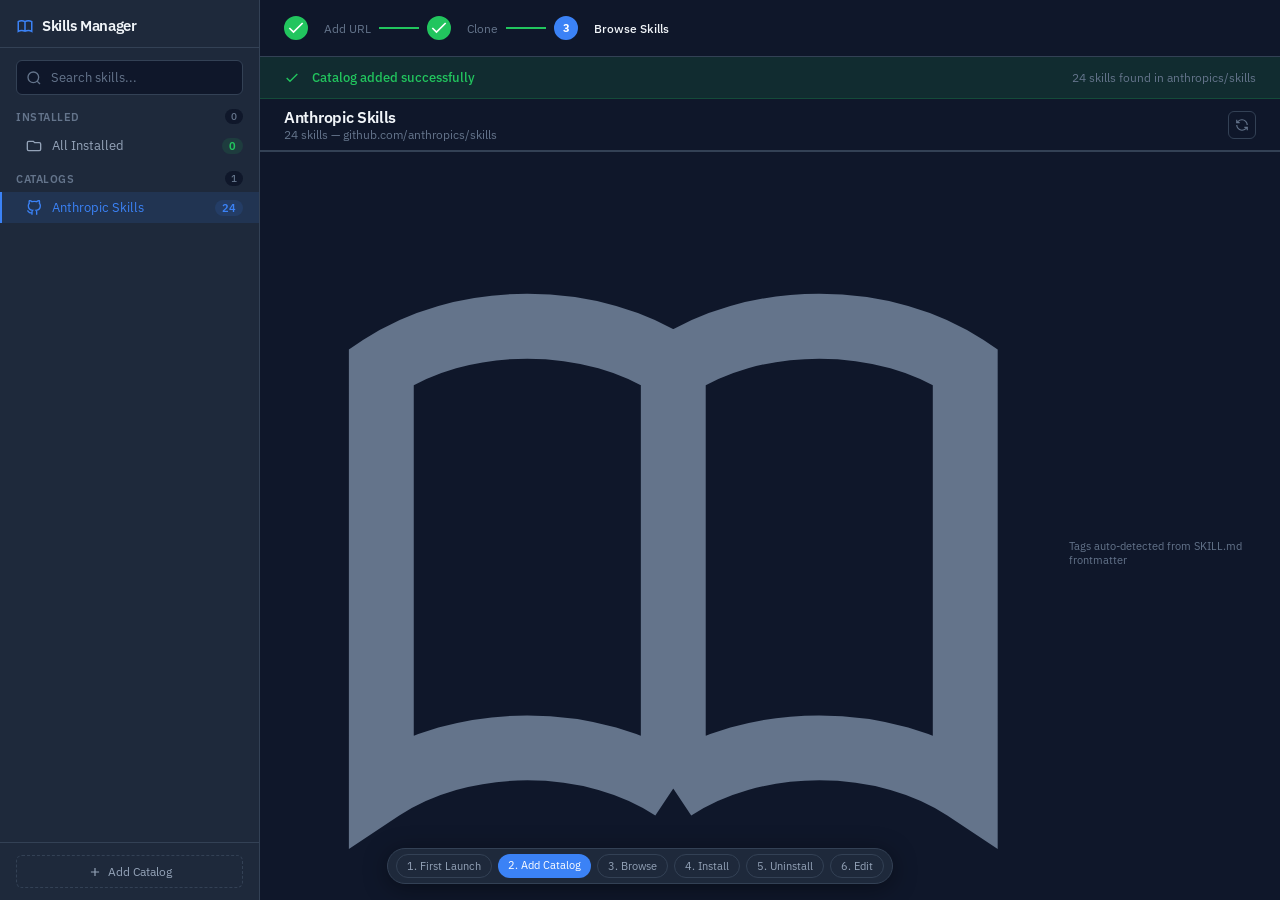
==== prototype/pages/02-add-catalog.html @ b4f6cd9e "feat(prototype): add full multi-page UI journey prototype - Implement journey pages for first launch" ====
<!DOCTYPE html>
<html lang="en">
<head>
<meta charset="UTF-8">
<meta name="viewport" content="width=device-width, initial-scale=1.0">
<title>SkillsManager — 2. Add Catalog</title>
<link href="https://fonts.googleapis.com/css2?family=IBM+Plex+Sans:wght@300;400;500;600;700&family=JetBrains+Mono:wght@400;500;600;700&display=swap" rel="stylesheet">
<link rel="stylesheet" href="../components/tokens.css">
<link rel="stylesheet" href="../components/layout.css">
<link rel="stylesheet" href="../components/buttons.css">
<link rel="stylesheet" href="../components/sidebar.css">
<link rel="stylesheet" href="../components/skill-card.css">
<link rel="stylesheet" href="../components/modal.css">
<style>
.loading-state {
  display: flex;
  flex-direction: column;
  align-items: center;
  justify-content: center;
  height: 100%;
  text-align: center;
  padding: 40px;
}
.loading-spinner {
  width: 40px; height: 40px;
  border: 3px solid var(--border);
  border-top-color: var(--accent);
  border-radius: 50%;
  animation: spin 0.8s linear infinite;
  margin-bottom: 16px;
}
@keyframes spin { to { transform: rotate(360deg); } }
.loading-text { font-size: 14px; color: var(--text-secondary); }
.loading-sub { font-size: 12px; color: var(--text-muted); margin-top: 4px; }

/* Step progress */
.step-bar {
  display: flex;
  align-items: center;
  gap: 8px;
  padding: 16px 24px;
  border-bottom: 1px solid var(--border);
}
.step-dot {
  width: 24px; height: 24px;
  border-radius: 50%;
  display: flex;
  align-items: center;
  justify-content: center;
  font-size: 11px;
  font-weight: 700;
  border: 2px solid var(--border);
  color: var(--text-muted);
}
.step-dot.done { background: var(--green); border-color: var(--green); color: white; }
.step-dot.active { background: var(--accent); border-color: var(--accent); color: white; }
.step-line { flex: 1; height: 2px; background: var(--border); max-width: 40px; }
.step-line.done { background: var(--green); }
.step-label { font-size: 12px; color: var(--text-muted); margin-left: 8px; }
.step-label.active { color: var(--text-primary); font-weight: 500; }

/* Success banner */
.success-banner {
  display: flex;
  align-items: center;
  gap: 12px;
  padding: 12px 24px;
  background: var(--green-subtle);
  border-bottom: 1px solid rgba(34,197,94,0.2);
}
.success-banner svg { width: 16px; height: 16px; color: var(--green); flex-shrink: 0; }
.success-banner-text { font-size: 13px; color: var(--green); font-weight: 500; }
.success-banner-sub { font-size: 12px; color: var(--text-muted); margin-left: auto; }
</style>
</head>
<body>

<div class="app" id="app-root"></div>

<script src="../components/icons.js"></script>
<script src="../components/app-shell.js"></script>
<script>
// ===== JOURNEY 2: Add Catalog Flow =====
// Step A: Modal to enter URL → Step B: Loading/cloning → Step C: Catalog loaded with skills

let currentStep = 'result'; // 'modal', 'loading', 'result'

function renderPage() {
  // After adding catalog, sidebar shows it
  const sidebar = `
  <aside class="sidebar">
    <div class="sidebar-header">
      <h1>${Icons.book} Skills Manager</h1>
    </div>
    <div class="search-box">
      ${Icons.search}
      <input type="text" placeholder="Search skills..." />
    </div>
    <div class="source-sections">
      <div class="source-section">
        <div class="source-header"><span>Installed</span><span class="count">0</span></div>
        <div class="nav-item" onclick="setActiveNav(this)">
          ${Icons.folder} All Installed <span class="badge installed">0</span>
        </div>
      </div>
      <div class="source-section">
        <div class="source-header"><span>Catalogs</span><span class="count">1</span></div>
        <div class="nav-item active" onclick="setActiveNav(this)">
          ${Icons.github} Anthropic Skills <span class="badge">24</span>
        </div>
      </div>
    </div>
    <div class="sidebar-footer">
      <button class="btn-add-catalog" onclick="showModal('modal-add-catalog')">
        ${Icons.plus} Add Catalog
      </button>
    </div>
  </aside>`;

  const main = `
  <main class="main">
    <div class="step-bar">
      <div class="step-dot done">${Icons.check}</div>
      <div class="step-label">Add URL</div>
      <div class="step-line done"></div>
      <div class="step-dot done">${Icons.check}</div>
      <div class="step-label">Clone</div>
      <div class="step-line done"></div>
      <div class="step-dot active">3</div>
      <div class="step-label active">Browse Skills</div>
    </div>

    <div class="success-banner">
      ${Icons.check}
      <span class="success-banner-text">Catalog added successfully</span>
      <span class="success-banner-sub">24 skills found in anthropics/skills</span>
    </div>

    <div class="topbar" style="border-top:none;">
      <div class="topbar-left">
        <div>
          <div class="topbar-title">Anthropic Skills</div>
          <div class="topbar-subtitle">24 skills &mdash; github.com/anthropics/skills</div>
        </div>
      </div>
      <div class="topbar-right">
        <button class="btn-icon" title="Refresh">${Icons.refresh}</button>
      </div>
    </div>

    <div class="category-tabs">
      <div class="category-tab active" onclick="selectTab(this)">All <span style="color:var(--text-muted);font-size:10px;">24</span></div>
      <div class="category-tab" onclick="selectTab(this)">development <span style="color:var(--text-muted);font-size:10px;">8</span></div>
      <div class="category-tab" onclick="selectTab(this)">design <span style="color:var(--text-muted);font-size:10px;">5</span></div>
      <div class="category-tab" onclick="selectTab(this)">devops <span style="color:var(--text-muted);font-size:10px;">4</span></div>
      <div class="category-tab" onclick="selectTab(this)">documentation <span style="color:var(--text-muted);font-size:10px;">3</span></div>
      <div class="category-tab" onclick="selectTab(this)">testing <span style="color:var(--text-muted);font-size:10px;">2</span></div>
      <div class="category-tab" onclick="selectTab(this)">ai <span style="color:var(--text-muted);font-size:10px;">2</span></div>
    </div>

    <div style="padding:12px 24px 0;">
      <div style="font-size:11px;color:var(--text-muted);display:flex;align-items:center;gap:6px;">
        ${Icons.book}
        <span>Tags auto-detected from SKILL.md frontmatter</span>
      </div>
    </div>

    <div class="content-area">
      <div class="skills-grid">
        ${card('Swift Concurrency', 'Expert guidance on async/await, actors, Sendable, and Swift 6 migration.', '2.1.0', ['development', 'swift'])}
        ${card('UI/UX Pro Max', '50+ design styles, 97 color palettes, and UX guidelines.', '1.5.0', ['design', 'ui'])}
        ${card('TDD Chicago School', 'State-based TDD with emergent design. Chicago School principles.', '1.0.0', ['testing', 'tdd'])}
        ${card('Xcode Cloud CI/CD', 'Manage Xcode Cloud workflows, trigger builds, check status.', '1.2.0', ['devops', 'ci'])}
        ${card('Feature Development', 'Guided feature dev with codebase understanding and code review.', '3.0.0', ['development'])}
        ${card('App Store Changelog', 'Generate release notes from git history and tags automatically.', '1.0.0', ['documentation'])}
        ${card('Claude API', 'Build apps with Claude API and Anthropic SDK. Tool use, agents.', '2.0.0', ['ai', 'api'])}
        ${card('SwiftUI Expert', 'State management, view composition, iOS 26+ Liquid Glass.', '1.3.0', ['development', 'swift'])}
      </div>
    </div>
  </main>`;

  document.getElementById('app-root').innerHTML = sidebar + main;
  document.body.insertAdjacentHTML('beforeend', renderAddCatalogModal());
  document.body.insertAdjacentHTML('beforeend', renderPageNav('02-add-catalog'));
}

function card(name, desc, version, tags) {
  const tagHtml = tags.map(t => `<span class="tag tag-category">${t}</span>`).join('');
  return `
  <div class="skill-card" onclick="selectCard(this)">
    <div class="skill-card-header">
      <div class="skill-card-name">${name}</div>
      <div class="skill-card-actions">
        <button class="btn-icon" title="Install">${Icons.download}</button>
      </div>
    </div>
    <div class="skill-card-desc">${desc}</div>
    <div class="skill-card-meta">
      <span class="tag tag-version">v${version}</span>
      ${tagHtml}
    </div>
  </div>`;
}

renderPage();
</script>
</body>
</html>
---- prototype/components/tokens.css ----
/* ===== DESIGN TOKENS ===== */
:root {
  --bg-primary: #0F172A;
  --bg-secondary: #1E293B;
  --bg-card: #1E293B;
  --bg-card-hover: #263549;
  --bg-surface: #0F172A;
  --bg-input: #0F172A;
  --border: #334155;
  --border-light: #475569;
  --text-primary: #F1F5F9;
  --text-secondary: #94A3B8;
  --text-muted: #64748B;
  --accent: #3B82F6;
  --accent-hover: #2563EB;
  --accent-subtle: rgba(59,130,246,0.12);
  --green: #22C55E;
  --green-subtle: rgba(34,197,94,0.12);
  --orange: #F59E0B;
  --orange-subtle: rgba(245,158,11,0.12);
  --red: #EF4444;
  --red-subtle: rgba(239,68,68,0.12);
  --purple: #A855F7;
  --purple-subtle: rgba(168,85,247,0.12);
  --cyan: #06B6D4;
  --cyan-subtle: rgba(6,182,212,0.12);
  --font-sans: 'IBM Plex Sans', -apple-system, BlinkMacSystemFont, sans-serif;
  --font-mono: 'JetBrains Mono', monospace;
  --radius: 10px;
  --radius-sm: 6px;
  --radius-lg: 14px;
  --shadow: 0 4px 24px rgba(0,0,0,0.3);
  --transition: 200ms ease;
}

* { margin: 0; padding: 0; box-sizing: border-box; }
body {
  font-family: var(--font-sans);
  background: var(--bg-primary);
  color: var(--text-primary);
  height: 100vh;
  overflow: hidden;
}

/* ===== SCROLLBAR ===== */
::-webkit-scrollbar { width: 6px; }
::-webkit-scrollbar-track { background: transparent; }
::-webkit-scrollbar-thumb { background: var(--border); border-radius: 3px; }
::-webkit-scrollbar-thumb:hover { background: var(--border-light); }

/* ===== ANIMATIONS ===== */
@media (prefers-reduced-motion: no-preference) {
  .skill-card { transition: all var(--transition); }
  .nav-item { transition: all var(--transition); }
}
---- prototype/components/layout.css ----
/* ===== APP LAYOUT ===== */
.app {
  display: grid;
  grid-template-columns: 260px 1fr;
  grid-template-rows: 1fr;
  height: 100vh;
}
.app.detail-open {
  grid-template-columns: 260px 1fr 420px;
}

/* ===== MAIN CONTENT ===== */
.main {
  display: flex;
  flex-direction: column;
  overflow: hidden;
}

/* Top bar */
.topbar {
  display: flex;
  align-items: center;
  justify-content: space-between;
  padding: 12px 24px;
  border-bottom: 1px solid var(--border);
  min-height: 52px;
}
.topbar-left {
  display: flex;
  align-items: center;
  gap: 12px;
}
.topbar-title {
  font-size: 16px;
  font-weight: 600;
  letter-spacing: -0.3px;
}
.topbar-subtitle {
  font-size: 12px;
  color: var(--text-muted);
}
.topbar-right {
  display: flex;
  align-items: center;
  gap: 8px;
}

/* View toggle */
.view-toggle {
  display: flex;
  background: var(--bg-secondary);
  border-radius: var(--radius-sm);
  border: 1px solid var(--border);
  overflow: hidden;
}
.view-toggle button {
  padding: 5px 10px;
  background: transparent;
  border: none;
  color: var(--text-muted);
  cursor: pointer;
  display: flex;
  align-items: center;
  transition: all var(--transition);
}
.view-toggle button:hover { color: var(--text-secondary); }
.view-toggle button.active {
  background: var(--accent-subtle);
  color: var(--accent);
}
.view-toggle button svg { width: 16px; height: 16px; }

/* Category tabs */
.category-tabs {
  display: flex;
  gap: 4px;
  padding: 0 24px;
  border-bottom: 1px solid var(--border);
  overflow-x: auto;
}
.category-tab {
  padding: 10px 14px;
  font-size: 12px;
  font-weight: 500;
  color: var(--text-muted);
  cursor: pointer;
  border-bottom: 2px solid transparent;
  white-space: nowrap;
  transition: all var(--transition);
}
.category-tab:hover { color: var(--text-secondary); }
.category-tab.active {
  color: var(--accent);
  border-bottom-color: var(--accent);
}

/* Content area */
.content-area {
  flex: 1;
  overflow-y: auto;
  padding: 20px 24px;
}

/* Stats bar */
.stats-bar {
  display: flex;
  gap: 24px;
  padding: 0 24px 16px;
}
.stat {
  display: flex;
  align-items: center;
  gap: 8px;
}
.stat-icon {
  width: 32px;
  height: 32px;
  border-radius: 8px;
  display: flex;
  align-items: center;
  justify-content: center;
}
.stat-icon svg { width: 16px; height: 16px; }
.stat-icon.blue { background: var(--accent-subtle); color: var(--accent); }
.stat-icon.green { background: var(--green-subtle); color: var(--green); }
.stat-icon.purple { background: var(--purple-subtle); color: var(--purple); }
.stat-icon.orange { background: var(--orange-subtle); color: var(--orange); }
.stat-value {
  font-size: 16px;
  font-weight: 700;
  font-family: var(--font-mono);
}
.stat-label {
  font-size: 11px;
  color: var(--text-muted);
}

/* ===== RESPONSIVE ===== */
@media (max-width: 1024px) {
  .app { grid-template-columns: 220px 1fr; }
  .app.detail-open { grid-template-columns: 220px 1fr 360px; }
  .skills-grid { grid-template-columns: repeat(auto-fill, minmax(260px, 1fr)); }
}
---- prototype/components/buttons.css ----
/* ===== BUTTONS ===== */
.btn {
  padding: 8px 16px;
  border-radius: var(--radius-sm);
  font-size: 13px;
  font-weight: 500;
  font-family: var(--font-sans);
  cursor: pointer;
  transition: all var(--transition);
  display: flex;
  align-items: center;
  gap: 6px;
  border: none;
}
.btn svg { width: 14px; height: 14px; }
.btn-primary {
  background: var(--accent);
  color: white;
  flex: 1;
  justify-content: center;
}
.btn-primary:hover { background: var(--accent-hover); }
.btn-primary:disabled {
  opacity: 0.5;
  cursor: not-allowed;
}
.btn-secondary {
  background: transparent;
  border: 1px solid var(--border);
  color: var(--text-secondary);
}
.btn-secondary:hover {
  border-color: var(--border-light);
  color: var(--text-primary);
}
.btn-danger {
  background: transparent;
  border: 1px solid var(--border);
  color: var(--red);
}
.btn-danger:hover {
  background: var(--red-subtle);
  border-color: var(--red);
}
.btn-icon {
  width: 28px;
  height: 28px;
  display: flex;
  align-items: center;
  justify-content: center;
  background: transparent;
  border: 1px solid var(--border);
  border-radius: var(--radius-sm);
  color: var(--text-muted);
  cursor: pointer;
  transition: all var(--transition);
}
.btn-icon:hover {
  border-color: var(--accent);
  color: var(--accent);
  background: var(--accent-subtle);
}
.btn-icon svg { width: 14px; height: 14px; }

/* Tags */
.tag {
  font-size: 10px;
  font-weight: 500;
  padding: 3px 8px;
  border-radius: 4px;
  white-space: nowrap;
}
.tag-version {
  background: var(--bg-input);
  color: var(--text-muted);
  font-family: var(--font-mono);
}
.tag-category { background: var(--purple-subtle); color: var(--purple); }
.tag-claude { background: var(--accent-subtle); color: var(--accent); }
.tag-codex { background: var(--green-subtle); color: var(--green); }
.tag-refs { background: var(--cyan-subtle); color: var(--cyan); }
.tag-scripts { background: var(--orange-subtle); color: var(--orange); }
---- prototype/components/sidebar.css ----
/* ===== SIDEBAR ===== */
.sidebar {
  background: var(--bg-secondary);
  border-right: 1px solid var(--border);
  display: flex;
  flex-direction: column;
  overflow: hidden;
}
.sidebar-header {
  padding: 16px 16px 12px;
  border-bottom: 1px solid var(--border);
}
.sidebar-header h1 {
  font-size: 15px;
  font-weight: 600;
  letter-spacing: -0.3px;
  display: flex;
  align-items: center;
  gap: 8px;
}
.sidebar-header h1 svg { width: 18px; height: 18px; color: var(--accent); }

/* Search */
.search-box {
  margin: 12px 16px 0;
  position: relative;
}
.search-box input {
  width: 100%;
  padding: 8px 12px 8px 34px;
  background: var(--bg-input);
  border: 1px solid var(--border);
  border-radius: var(--radius-sm);
  color: var(--text-primary);
  font-size: 13px;
  font-family: var(--font-sans);
  outline: none;
  transition: border var(--transition);
}
.search-box input:focus { border-color: var(--accent); }
.search-box input::placeholder { color: var(--text-muted); }
.search-box svg {
  position: absolute;
  left: 10px;
  top: 50%;
  transform: translateY(-50%);
  width: 16px;
  height: 16px;
  color: var(--text-muted);
}

/* Source sections */
.source-sections {
  flex: 1;
  overflow-y: auto;
  padding: 8px 0;
}
.source-section { margin-bottom: 4px; }
.source-header {
  display: flex;
  align-items: center;
  justify-content: space-between;
  padding: 6px 16px;
  font-size: 11px;
  font-weight: 600;
  text-transform: uppercase;
  letter-spacing: 0.5px;
  color: var(--text-muted);
  cursor: pointer;
  user-select: none;
}
.source-header:hover { color: var(--text-secondary); }
.source-header .count {
  font-size: 10px;
  background: var(--bg-input);
  padding: 1px 6px;
  border-radius: 10px;
  font-weight: 500;
}

/* Nav items */
.nav-item {
  display: flex;
  align-items: center;
  gap: 10px;
  padding: 7px 16px 7px 24px;
  font-size: 13px;
  color: var(--text-secondary);
  cursor: pointer;
  transition: all var(--transition);
  border-left: 2px solid transparent;
}
.nav-item:hover {
  background: var(--bg-card-hover);
  color: var(--text-primary);
}
.nav-item.active {
  background: var(--accent-subtle);
  color: var(--accent);
  border-left-color: var(--accent);
}
.nav-item svg { width: 16px; height: 16px; flex-shrink: 0; }
.nav-item .badge {
  margin-left: auto;
  font-size: 11px;
  font-weight: 600;
  padding: 1px 7px;
  border-radius: 10px;
  background: var(--accent-subtle);
  color: var(--accent);
}
.nav-item .badge.installed {
  background: var(--green-subtle);
  color: var(--green);
}

/* Add catalog button */
.sidebar-footer {
  padding: 12px 16px;
  border-top: 1px solid var(--border);
}
.btn-add-catalog {
  display: flex;
  align-items: center;
  justify-content: center;
  gap: 6px;
  width: 100%;
  padding: 8px;
  background: transparent;
  border: 1px dashed var(--border);
  border-radius: var(--radius-sm);
  color: var(--text-secondary);
  font-size: 12px;
  font-family: var(--font-sans);
  cursor: pointer;
  transition: all var(--transition);
}
.btn-add-catalog:hover {
  border-color: var(--accent);
  color: var(--accent);
  background: var(--accent-subtle);
}
.btn-add-catalog svg { width: 14px; height: 14px; }
---- prototype/components/skill-card.css ----
/* ===== SKILL CARD (Grid) ===== */
.skills-grid {
  display: grid;
  grid-template-columns: repeat(auto-fill, minmax(300px, 1fr));
  gap: 16px;
}
.skill-card {
  background: var(--bg-card);
  border: 1px solid var(--border);
  border-radius: var(--radius);
  padding: 18px;
  cursor: pointer;
  transition: all var(--transition);
  position: relative;
}
.skill-card:hover {
  border-color: var(--border-light);
  background: var(--bg-card-hover);
  transform: translateY(-1px);
  box-shadow: var(--shadow);
}
.skill-card.selected {
  border-color: var(--accent);
  box-shadow: 0 0 0 1px var(--accent);
}
.skill-card-header {
  display: flex;
  align-items: flex-start;
  justify-content: space-between;
  margin-bottom: 10px;
}
.skill-card-name {
  font-size: 14px;
  font-weight: 600;
  letter-spacing: -0.2px;
  display: flex;
  align-items: center;
  gap: 8px;
}
.skill-card-name .dot {
  width: 6px;
  height: 6px;
  border-radius: 50%;
  background: var(--green);
  flex-shrink: 0;
}
.skill-card-desc {
  font-size: 12px;
  color: var(--text-secondary);
  line-height: 1.5;
  display: -webkit-box;
  -webkit-line-clamp: 2;
  -webkit-box-orient: vertical;
  overflow: hidden;
  margin-bottom: 14px;
}
.skill-card-meta {
  display: flex;
  align-items: center;
  gap: 6px;
  flex-wrap: wrap;
}
.skill-card-actions {
  display: flex;
  gap: 4px;
}

/* ===== SKILL LIST (Table) ===== */
.skills-list { display: flex; flex-direction: column; }
.skill-list-item {
  display: grid;
  grid-template-columns: 1fr 180px 120px 100px;
  align-items: center;
  padding: 12px 0;
  border-bottom: 1px solid var(--border);
  cursor: pointer;
  transition: background var(--transition);
}
.skill-list-item:hover {
  background: var(--bg-card-hover);
  padding: 12px;
  margin: 0 -12px;
  border-radius: var(--radius-sm);
}
.skill-list-name {
  font-size: 13px;
  font-weight: 500;
  display: flex;
  align-items: center;
  gap: 8px;
}
.skill-list-name .dot {
  width: 6px;
  height: 6px;
  border-radius: 50%;
  background: var(--green);
  flex-shrink: 0;
}
.skill-list-providers { display: flex; gap: 4px; }
.skill-list-version {
  font-size: 12px;
  color: var(--text-muted);
  font-family: var(--font-mono);
}
.skill-list-actions {
  display: flex;
  justify-content: flex-end;
  gap: 4px;
}
---- prototype/components/modal.css ----
/* ===== MODAL ===== */
.modal-overlay {
  position: fixed;
  inset: 0;
  background: rgba(0,0,0,0.6);
  backdrop-filter: blur(4px);
  display: flex;
  align-items: center;
  justify-content: center;
  z-index: 100;
}
.modal-overlay.hidden { display: none; }
.modal {
  background: var(--bg-secondary);
  border: 1px solid var(--border);
  border-radius: var(--radius-lg);
  width: 460px;
  box-shadow: 0 24px 64px rgba(0,0,0,0.5);
  overflow: hidden;
}
.modal-header {
  padding: 20px 24px 16px;
  border-bottom: 1px solid var(--border);
}
.modal-header h2 { font-size: 16px; font-weight: 600; }
.modal-header p {
  font-size: 12px;
  color: var(--text-muted);
  margin-top: 4px;
}
.modal-body { padding: 20px 24px; }
.modal-footer {
  padding: 16px 24px;
  border-top: 1px solid var(--border);
  display: flex;
  justify-content: flex-end;
  gap: 8px;
}

/* Source option cards (used in Add Catalog modal) */
.source-option {
  padding: 16px;
  border: 1px solid var(--border);
  border-radius: var(--radius);
  margin-bottom: 12px;
  cursor: pointer;
  transition: all var(--transition);
}
.source-option:hover {
  border-color: var(--border-light);
  background: var(--bg-card-hover);
}
.source-option.selected {
  border-color: var(--accent);
  background: var(--accent-subtle);
}
.source-option-header {
  display: flex;
  align-items: center;
  gap: 12px;
  margin-bottom: 8px;
}
.source-option-icon {
  width: 40px;
  height: 40px;
  border-radius: 10px;
  display: flex;
  align-items: center;
  justify-content: center;
}
.source-option-icon.github { background: var(--purple-subtle); color: var(--purple); }
.source-option-icon.folder { background: var(--orange-subtle); color: var(--orange); }
.source-option-icon svg { width: 20px; height: 20px; }
.source-option-title { font-size: 14px; font-weight: 600; }
.source-option-desc {
  font-size: 12px;
  color: var(--text-muted);
  line-height: 1.5;
}
.source-option-input { margin-top: 12px; }
.source-option-input input {
  width: 100%;
  padding: 8px 12px;
  background: var(--bg-input);
  border: 1px solid var(--border);
  border-radius: var(--radius-sm);
  color: var(--text-primary);
  font-size: 13px;
  font-family: var(--font-mono);
  outline: none;
}
.source-option-input input:focus { border-color: var(--accent); }
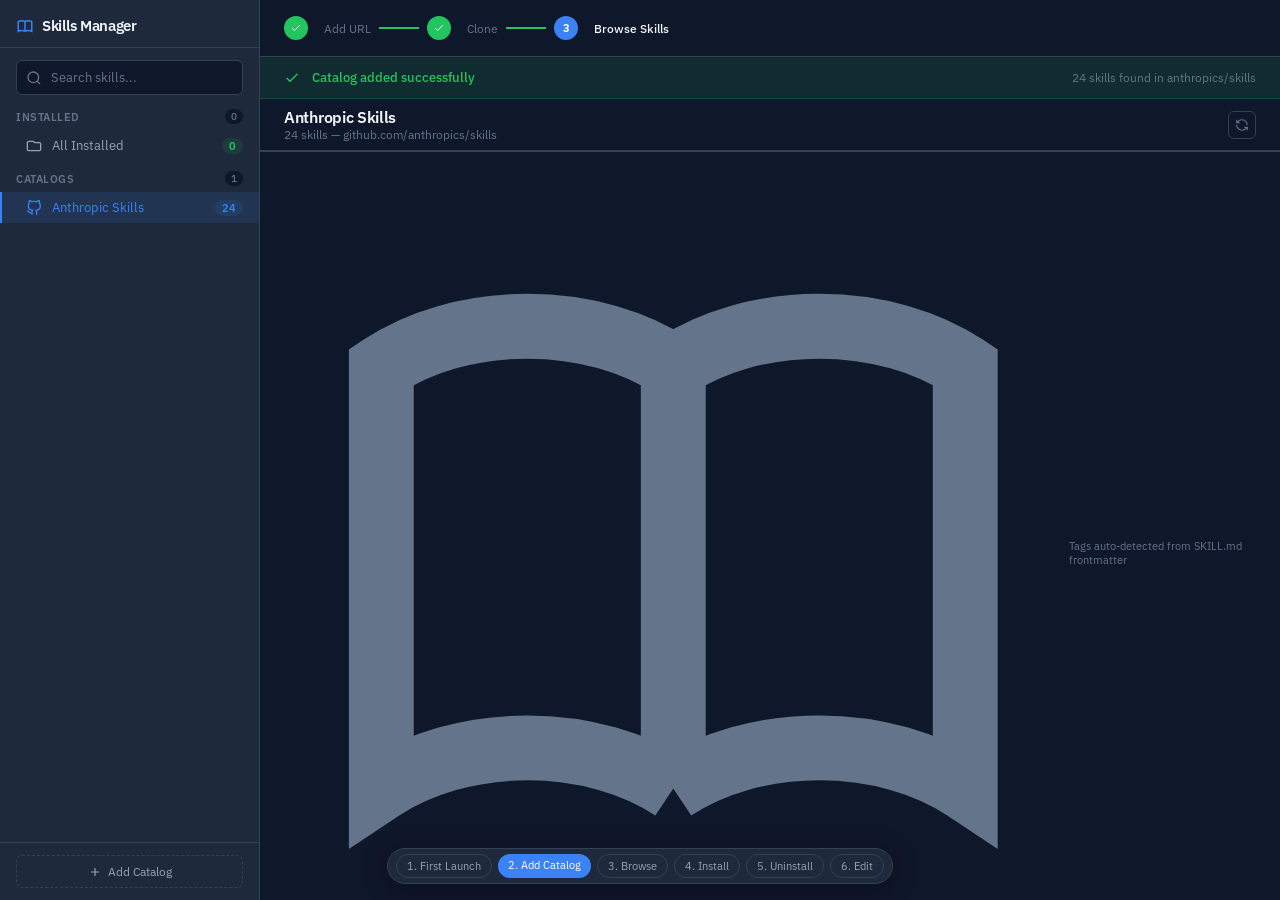
==== commit 16266a9f: "style(ui): update step-dot sizing and svg dimensions" ====
--- a/prototype/pages/02-add-catalog.html
+++ b/prototype/pages/02-add-catalog.html
@@ -43,6 +43,7 @@
 }
 .step-dot {
   width: 24px; height: 24px;
+  min-width: 24px; min-height: 24px;
   border-radius: 50%;
   display: flex;
   align-items: center;
@@ -52,6 +53,7 @@
   border: 2px solid var(--border);
   color: var(--text-muted);
 }
+.step-dot svg { width: 12px; height: 12px; }
 .step-dot.done { background: var(--green); border-color: var(--green); color: white; }
 .step-dot.active { background: var(--accent); border-color: var(--accent); color: white; }
 .step-line { flex: 1; height: 2px; background: var(--border); max-width: 40px; }
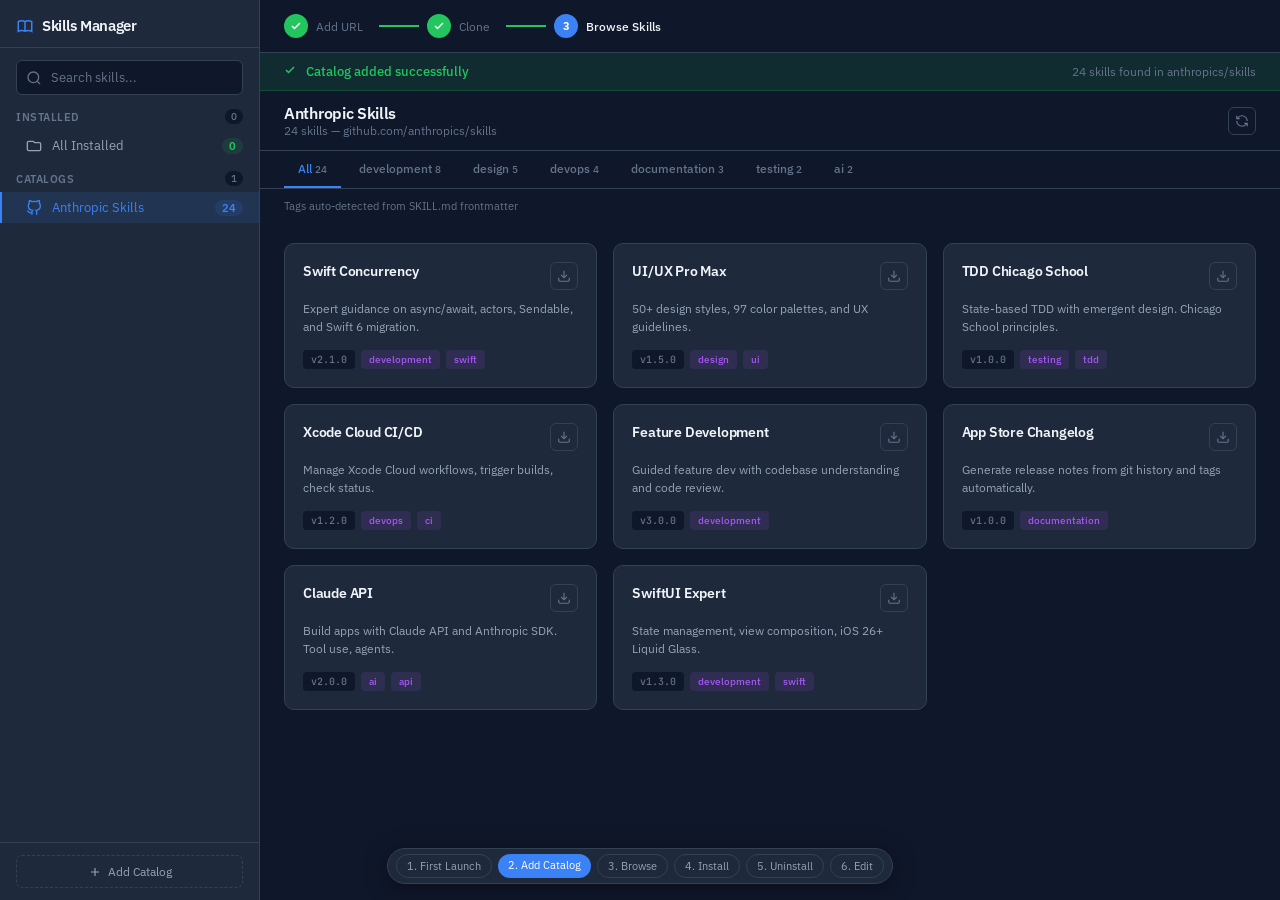
==== commit 6249c997: "feat(tags): add Manage Tags page for editable custom tags - Introduce two-source tag system with aut" ====
--- a/prototype/pages/02-add-catalog.html
+++ b/prototype/pages/02-add-catalog.html
@@ -12,33 +12,12 @@
 <link rel="stylesheet" href="../components/skill-card.css">
 <link rel="stylesheet" href="../components/modal.css">
 <style>
-.loading-state {
-  display: flex;
-  flex-direction: column;
-  align-items: center;
-  justify-content: center;
-  height: 100%;
-  text-align: center;
-  padding: 40px;
-}
-.loading-spinner {
-  width: 40px; height: 40px;
-  border: 3px solid var(--border);
-  border-top-color: var(--accent);
-  border-radius: 50%;
-  animation: spin 0.8s linear infinite;
-  margin-bottom: 16px;
-}
-@keyframes spin { to { transform: rotate(360deg); } }
-.loading-text { font-size: 14px; color: var(--text-secondary); }
-.loading-sub { font-size: 12px; color: var(--text-muted); margin-top: 4px; }
-
-/* Step progress */
+/* Step progress bar */
 .step-bar {
   display: flex;
   align-items: center;
   gap: 8px;
-  padding: 16px 24px;
+  padding: 14px 24px;
   border-bottom: 1px solid var(--border);
 }
 .step-dot {
@@ -56,23 +35,31 @@
 .step-dot svg { width: 12px; height: 12px; }
 .step-dot.done { background: var(--green); border-color: var(--green); color: white; }
 .step-dot.active { background: var(--accent); border-color: var(--accent); color: white; }
-.step-line { flex: 1; height: 2px; background: var(--border); max-width: 40px; }
+.step-line { width: 40px; height: 2px; background: var(--border); }
 .step-line.done { background: var(--green); }
-.step-label { font-size: 12px; color: var(--text-muted); margin-left: 8px; }
+.step-label { font-size: 12px; color: var(--text-muted); margin-right: 8px; }
 .step-label.active { color: var(--text-primary); font-weight: 500; }
 
 /* Success banner */
 .success-banner {
   display: flex;
   align-items: center;
-  gap: 12px;
-  padding: 12px 24px;
+  gap: 10px;
+  padding: 10px 24px;
   background: var(--green-subtle);
   border-bottom: 1px solid rgba(34,197,94,0.2);
-}
-.success-banner svg { width: 16px; height: 16px; color: var(--green); flex-shrink: 0; }
-.success-banner-text { font-size: 13px; color: var(--green); font-weight: 500; }
-.success-banner-sub { font-size: 12px; color: var(--text-muted); margin-left: auto; }
+  font-size: 13px;
+}
+.success-banner .icon { color: var(--green); }
+.success-banner .text { color: var(--green); font-weight: 500; }
+.success-banner .right { margin-left: auto; font-size: 12px; color: var(--text-muted); }
+
+/* Tags note */
+.tags-note {
+  padding: 10px 24px;
+  font-size: 11px;
+  color: var(--text-muted);
+}
 </style>
 </head>
 <body>
@@ -82,50 +69,56 @@
 <script src="../components/icons.js"></script>
 <script src="../components/app-shell.js"></script>
 <script>
-// ===== JOURNEY 2: Add Catalog Flow =====
-// Step A: Modal to enter URL → Step B: Loading/cloning → Step C: Catalog loaded with skills
-
-let currentStep = 'result'; // 'modal', 'loading', 'result'
-
 function renderPage() {
-  // After adding catalog, sidebar shows it
+  // Sidebar with newly added catalog
   const sidebar = `
   <aside class="sidebar">
     <div class="sidebar-header">
-      <h1>${Icons.book} Skills Manager</h1>
+      <h1>
+        <svg width="18" height="18" viewBox="0 0 24 24" fill="none" stroke="var(--accent)" stroke-width="2"><path d="M12 6.253v13m0-13C10.832 5.477 9.246 5 7.5 5S4.168 5.477 3 6.253v13C4.168 18.477 5.754 18 7.5 18s3.332.477 4.5 1.253m0-13C13.168 5.477 14.754 5 16.5 5c1.747 0 3.332.477 4.5 1.253v13C19.832 18.477 18.247 18 16.5 18c-1.746 0-3.332.477-4.5 1.253"/></svg>
+        Skills Manager
+      </h1>
     </div>
     <div class="search-box">
-      ${Icons.search}
+      <svg width="16" height="16" viewBox="0 0 24 24" fill="none" stroke="currentColor" stroke-width="2"><circle cx="11" cy="11" r="8"/><path d="m21 21-4.3-4.3"/></svg>
       <input type="text" placeholder="Search skills..." />
     </div>
     <div class="source-sections">
       <div class="source-section">
         <div class="source-header"><span>Installed</span><span class="count">0</span></div>
         <div class="nav-item" onclick="setActiveNav(this)">
-          ${Icons.folder} All Installed <span class="badge installed">0</span>
+          <svg width="16" height="16" viewBox="0 0 24 24" fill="none" stroke="currentColor" stroke-width="2"><path d="M20 7h-7l-2-2H4a2 2 0 0 0-2 2v10a2 2 0 0 0 2 2h16a2 2 0 0 0 2-2V9a2 2 0 0 0-2-2Z"/></svg>
+          All Installed <span class="badge installed">0</span>
         </div>
       </div>
       <div class="source-section">
         <div class="source-header"><span>Catalogs</span><span class="count">1</span></div>
         <div class="nav-item active" onclick="setActiveNav(this)">
-          ${Icons.github} Anthropic Skills <span class="badge">24</span>
+          <svg width="16" height="16" viewBox="0 0 24 24" fill="none" stroke="currentColor" stroke-width="2"><path d="M9 19c-5 1.5-5-2.5-7-3m14 6v-3.87a3.37 3.37 0 0 0-.94-2.61c3.14-.35 6.44-1.54 6.44-7A5.44 5.44 0 0 0 20 4.77 5.07 5.07 0 0 0 19.91 1S18.73.65 16 2.48a13.38 13.38 0 0 0-7 0C6.27.65 5.09 1 5.09 1A5.07 5.07 0 0 0 5 4.77a5.44 5.44 0 0 0-1.5 3.78c0 5.42 3.3 6.61 6.44 7A3.37 3.37 0 0 0 9 18.13V22"/></svg>
+          Anthropic Skills <span class="badge">24</span>
         </div>
       </div>
     </div>
     <div class="sidebar-footer">
       <button class="btn-add-catalog" onclick="showModal('modal-add-catalog')">
-        ${Icons.plus} Add Catalog
+        <svg width="14" height="14" viewBox="0 0 24 24" fill="none" stroke="currentColor" stroke-width="2"><path d="M12 5v14m-7-7h14"/></svg>
+        Add Catalog
       </button>
     </div>
   </aside>`;
+
+  // Main content
+  const checkSvg = '<svg width="12" height="12" viewBox="0 0 24 24" fill="none" stroke="currentColor" stroke-width="3"><path d="M20 6 9 17l-5-5"/></svg>';
+  const downloadSvg = '<svg width="14" height="14" viewBox="0 0 24 24" fill="none" stroke="currentColor" stroke-width="2"><path d="M21 15v4a2 2 0 0 1-2 2H5a2 2 0 0 1-2-2v-4"/><polyline points="7 10 12 15 17 10"/><line x1="12" y1="15" x2="12" y2="3"/></svg>';
+  const refreshSvg = '<svg width="16" height="16" viewBox="0 0 24 24" fill="none" stroke="currentColor" stroke-width="2"><path d="M21 12a9 9 0 0 0-9-9 9.75 9.75 0 0 0-6.74 2.74L3 8"/><path d="M3 3v5h5"/><path d="M3 12a9 9 0 0 0 9 9 9.75 9.75 0 0 0 6.74-2.74L21 16"/><path d="M16 16h5v5"/></svg>';
 
   const main = `
   <main class="main">
     <div class="step-bar">
-      <div class="step-dot done">${Icons.check}</div>
+      <div class="step-dot done">${checkSvg}</div>
       <div class="step-label">Add URL</div>
       <div class="step-line done"></div>
-      <div class="step-dot done">${Icons.check}</div>
+      <div class="step-dot done">${checkSvg}</div>
       <div class="step-label">Clone</div>
       <div class="step-line done"></div>
       <div class="step-dot active">3</div>
@@ -133,9 +126,9 @@
     </div>
 
     <div class="success-banner">
-      ${Icons.check}
-      <span class="success-banner-text">Catalog added successfully</span>
-      <span class="success-banner-sub">24 skills found in anthropics/skills</span>
+      <span class="icon">${checkSvg}</span>
+      <span class="text">Catalog added successfully</span>
+      <span class="right">24 skills found in anthropics/skills</span>
     </div>
 
     <div class="topbar" style="border-top:none;">
@@ -146,7 +139,7 @@
         </div>
       </div>
       <div class="topbar-right">
-        <button class="btn-icon" title="Refresh">${Icons.refresh}</button>
+        <button class="btn-icon" title="Refresh">${refreshSvg}</button>
       </div>
     </div>
 
@@ -160,23 +153,18 @@
       <div class="category-tab" onclick="selectTab(this)">ai <span style="color:var(--text-muted);font-size:10px;">2</span></div>
     </div>
 
-    <div style="padding:12px 24px 0;">
-      <div style="font-size:11px;color:var(--text-muted);display:flex;align-items:center;gap:6px;">
-        ${Icons.book}
-        <span>Tags auto-detected from SKILL.md frontmatter</span>
-      </div>
-    </div>
+    <div class="tags-note">Tags auto-detected from SKILL.md frontmatter</div>
 
     <div class="content-area">
       <div class="skills-grid">
-        ${card('Swift Concurrency', 'Expert guidance on async/await, actors, Sendable, and Swift 6 migration.', '2.1.0', ['development', 'swift'])}
-        ${card('UI/UX Pro Max', '50+ design styles, 97 color palettes, and UX guidelines.', '1.5.0', ['design', 'ui'])}
-        ${card('TDD Chicago School', 'State-based TDD with emergent design. Chicago School principles.', '1.0.0', ['testing', 'tdd'])}
-        ${card('Xcode Cloud CI/CD', 'Manage Xcode Cloud workflows, trigger builds, check status.', '1.2.0', ['devops', 'ci'])}
-        ${card('Feature Development', 'Guided feature dev with codebase understanding and code review.', '3.0.0', ['development'])}
-        ${card('App Store Changelog', 'Generate release notes from git history and tags automatically.', '1.0.0', ['documentation'])}
-        ${card('Claude API', 'Build apps with Claude API and Anthropic SDK. Tool use, agents.', '2.0.0', ['ai', 'api'])}
-        ${card('SwiftUI Expert', 'State management, view composition, iOS 26+ Liquid Glass.', '1.3.0', ['development', 'swift'])}
+        ${card('Swift Concurrency', 'Expert guidance on async/await, actors, Sendable, and Swift 6 migration.', '2.1.0', ['development', 'swift'], downloadSvg)}
+        ${card('UI/UX Pro Max', '50+ design styles, 97 color palettes, and UX guidelines.', '1.5.0', ['design', 'ui'], downloadSvg)}
+        ${card('TDD Chicago School', 'State-based TDD with emergent design. Chicago School principles.', '1.0.0', ['testing', 'tdd'], downloadSvg)}
+        ${card('Xcode Cloud CI/CD', 'Manage Xcode Cloud workflows, trigger builds, check status.', '1.2.0', ['devops', 'ci'], downloadSvg)}
+        ${card('Feature Development', 'Guided feature dev with codebase understanding and code review.', '3.0.0', ['development'], downloadSvg)}
+        ${card('App Store Changelog', 'Generate release notes from git history and tags automatically.', '1.0.0', ['documentation'], downloadSvg)}
+        ${card('Claude API', 'Build apps with Claude API and Anthropic SDK. Tool use, agents.', '2.0.0', ['ai', 'api'], downloadSvg)}
+        ${card('SwiftUI Expert', 'State management, view composition, iOS 26+ Liquid Glass.', '1.3.0', ['development', 'swift'], downloadSvg)}
       </div>
     </div>
   </main>`;
@@ -186,22 +174,24 @@
   document.body.insertAdjacentHTML('beforeend', renderPageNav('02-add-catalog'));
 }
 
-function card(name, desc, version, tags) {
-  const tagHtml = tags.map(t => `<span class="tag tag-category">${t}</span>`).join('');
-  return `
-  <div class="skill-card" onclick="selectCard(this)">
-    <div class="skill-card-header">
-      <div class="skill-card-name">${name}</div>
-      <div class="skill-card-actions">
-        <button class="btn-icon" title="Install">${Icons.download}</button>
-      </div>
-    </div>
-    <div class="skill-card-desc">${desc}</div>
-    <div class="skill-card-meta">
-      <span class="tag tag-version">v${version}</span>
-      ${tagHtml}
-    </div>
-  </div>`;
+function card(name, desc, version, tags, dlIcon) {
+  var tagHtml = '';
+  for (var i = 0; i < tags.length; i++) {
+    tagHtml += '<span class="tag tag-category">' + tags[i] + '</span>';
+  }
+  return '<div class="skill-card" onclick="selectCard(this)">' +
+    '<div class="skill-card-header">' +
+      '<div class="skill-card-name">' + name + '</div>' +
+      '<div class="skill-card-actions">' +
+        '<button class="btn-icon" title="Install">' + dlIcon + '</button>' +
+      '</div>' +
+    '</div>' +
+    '<div class="skill-card-desc">' + desc + '</div>' +
+    '<div class="skill-card-meta">' +
+      '<span class="tag tag-version">v' + version + '</span>' +
+      tagHtml +
+    '</div>' +
+  '</div>';
 }
 
 renderPage();
